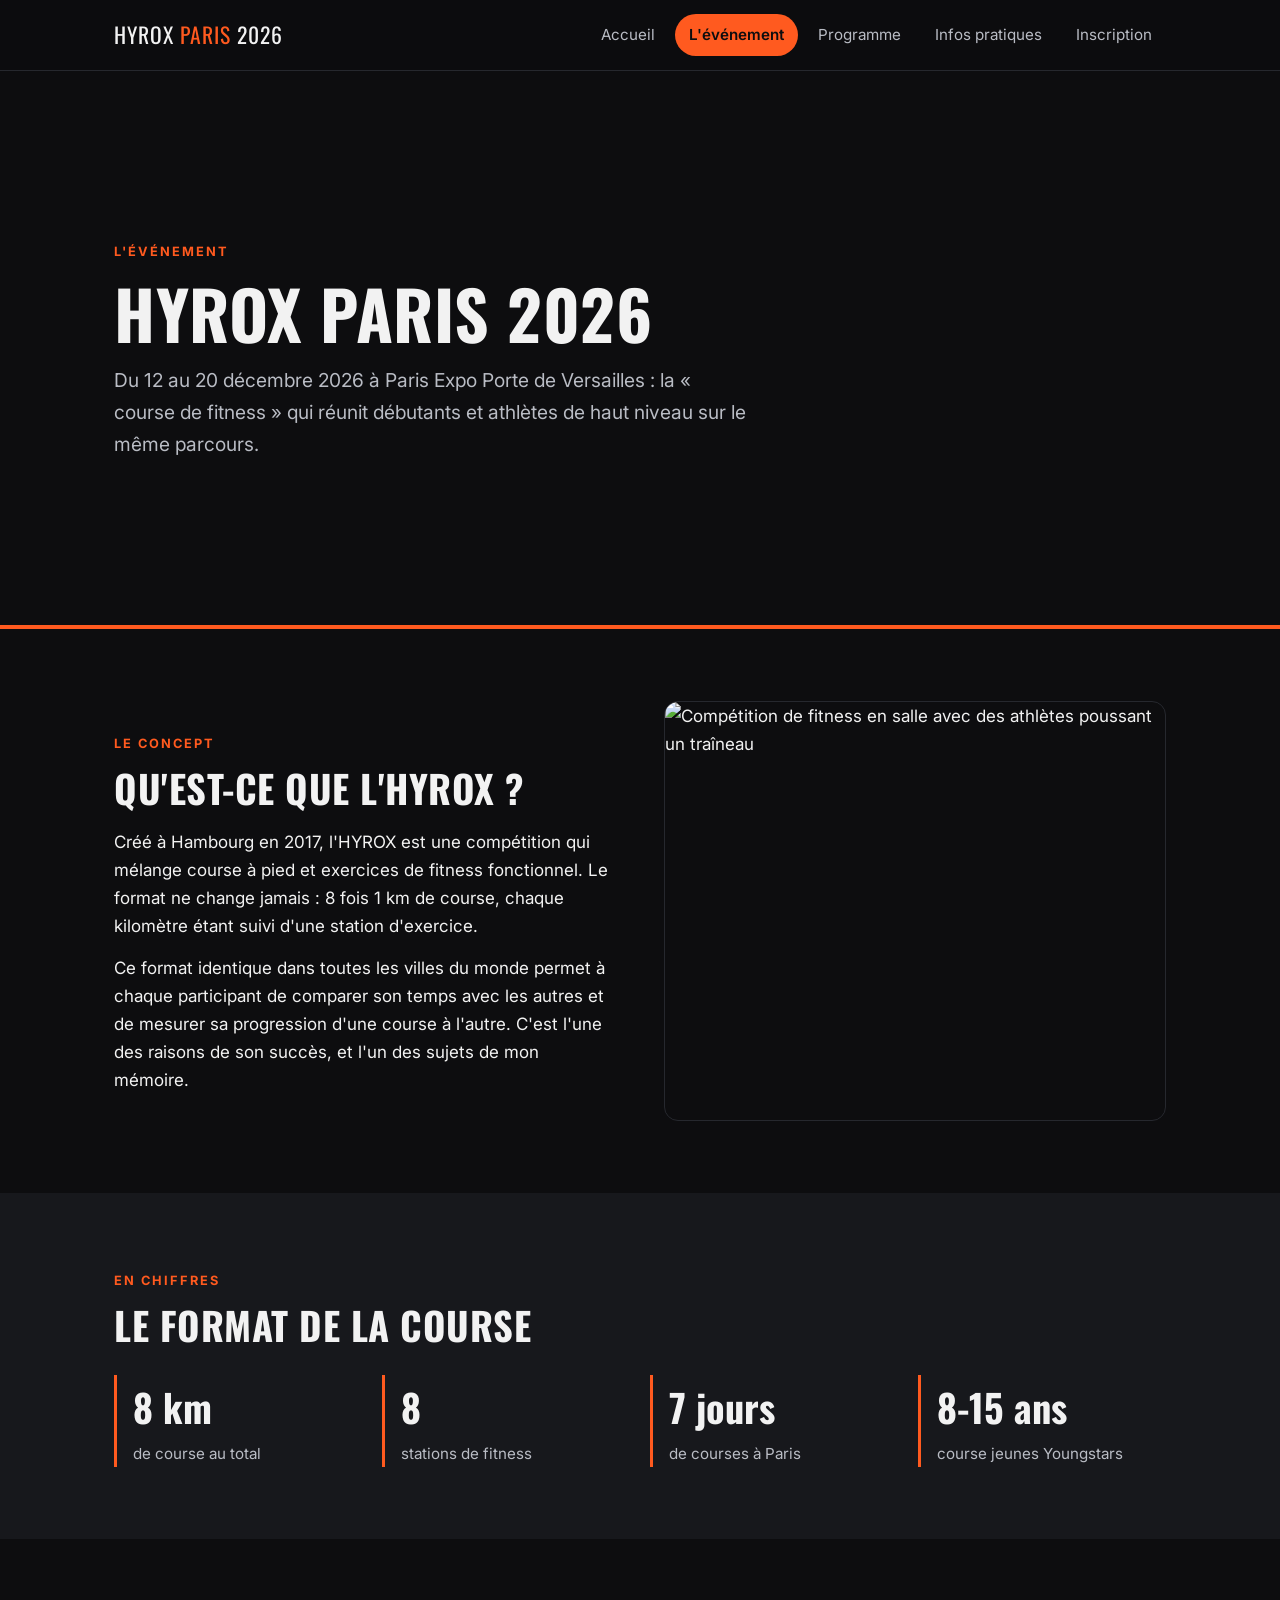
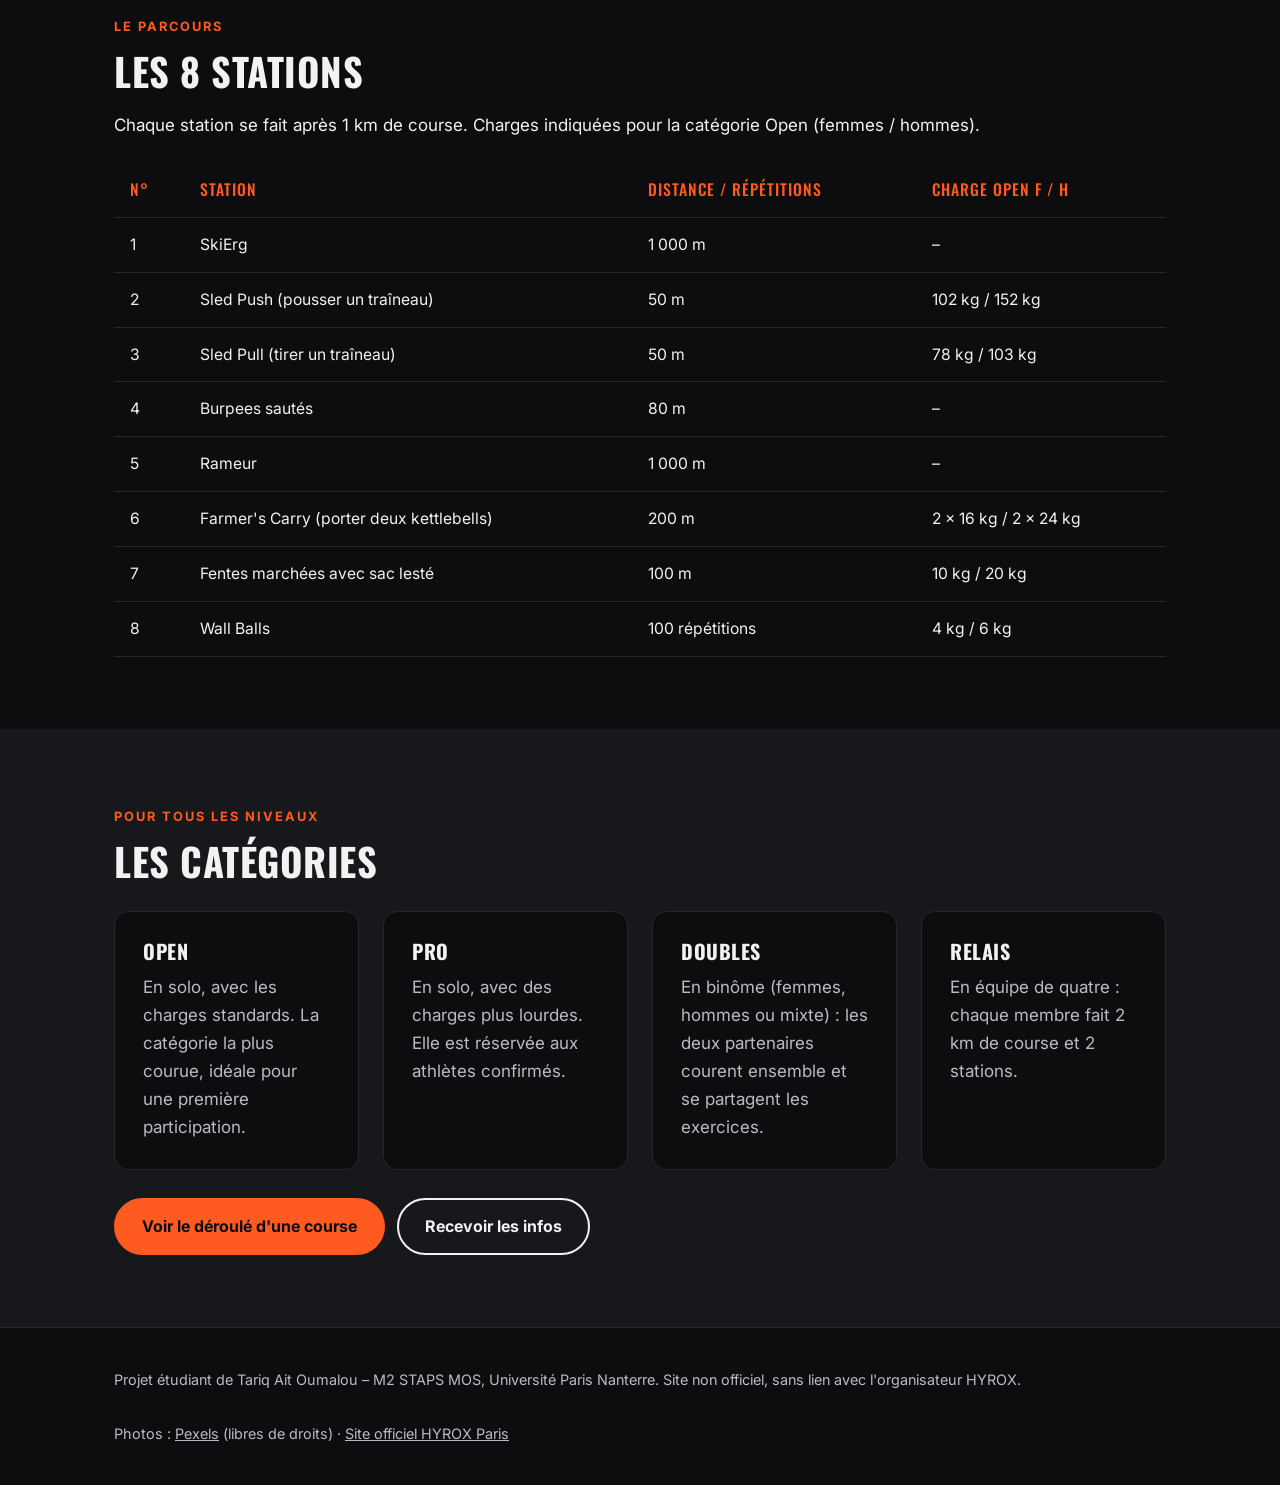
==== evenement.html @ c7ff5c4a "Add files via upload" ====
<!DOCTYPE html>
<html lang="fr">
<head>
  <meta charset="UTF-8">
  <meta name="viewport" content="width=device-width, initial-scale=1">
  <title>L'événement | HYROX Paris 2026 – Projet Tariq Ait Oumalou</title>
  <meta name="description" content="Présentation de l'HYROX Paris 2026 : concept, format de 8 km de course et 8 stations, catégories.">
  <link rel="preconnect" href="https://fonts.googleapis.com">
  <link rel="preconnect" href="https://fonts.gstatic.com" crossorigin>
  <link href="https://fonts.googleapis.com/css2?family=Inter:wght@400;600;700&family=Oswald:wght@500;600&display=swap" rel="stylesheet">
  <link rel="stylesheet" href="style.css">
</head>
<body>
  <header class="entete">
    <div class="conteneur">
      <a class="logo" href="index.html">HYROX <span>Paris</span> 2026</a>
      <nav aria-label="Menu principal">
        <ul class="menu">
        <li><a href="index.html">Accueil</a></li>
        <li><a href="evenement.html" class="actif" aria-current="page">L'événement</a></li>
        <li><a href="programme.html">Programme</a></li>
        <li><a href="infos.html">Infos pratiques</a></li>
        <li><a href="inscription.html">Inscription</a></li>
        </ul>
      </nav>
    </div>
  </header>

  <main>
    <section class="bandeau bandeau-evenement">
      <div class="conteneur">
        <span class="etiquette">L'événement</span>
        <h1>HYROX Paris 2026</h1>
        <p class="sous-titre">Du 12 au 20 décembre 2026 à Paris Expo Porte de Versailles : la « course de fitness » qui réunit débutants et athlètes de haut niveau sur le même parcours.</p>
      </div>
    </section>

    <section class="section">
      <div class="conteneur deux-colonnes">
        <div>
          <span class="etiquette">Le concept</span>
          <h2>Qu'est-ce que l'HYROX ?</h2>
          <p>Créé à Hambourg en 2017, l'HYROX est une compétition qui mélange course à pied et exercices de fitness fonctionnel. Le format ne change jamais : 8 fois 1 km de course, chaque kilomètre étant suivi d'une station d'exercice.</p>
          <p>Ce format identique dans toutes les villes du monde permet à chaque participant de comparer son temps avec les autres et de mesurer sa progression d'une course à l'autre. C'est l'une des raisons de son succès, et l'un des sujets de mon mémoire.</p>
        </div>
        <img class="photo" src="images/hero.jpg" alt="Compétition de fitness en salle avec des athlètes poussant un traîneau">
      </div>
    </section>

    <section class="section section-claire">
      <div class="conteneur">
        <span class="etiquette">En chiffres</span>
        <h2>Le format de la course</h2>
        <div class="chiffres">
          <div class="chiffre"><strong>8 km</strong><span>de course au total</span></div>
          <div class="chiffre"><strong>8</strong><span>stations de fitness</span></div>
          <div class="chiffre"><strong>7 jours</strong><span>de courses à Paris</span></div>
          <div class="chiffre"><strong>8-15 ans</strong><span>course jeunes Youngstars</span></div>
        </div>
      </div>
    </section>

    <section class="section">
      <div class="conteneur">
        <span class="etiquette">Le parcours</span>
        <h2>Les 8 stations</h2>
        <p>Chaque station se fait après 1 km de course. Charges indiquées pour la catégorie Open (femmes / hommes).</p>
        <div class="tableau-scroll">
          <table class="tableau">
            <thead>
              <tr><th>N°</th><th>Station</th><th>Distance / répétitions</th><th>Charge Open F / H</th></tr>
            </thead>
            <tbody>
              <tr><td>1</td><td>SkiErg</td><td>1 000 m</td><td>–</td></tr>
              <tr><td>2</td><td>Sled Push (pousser un traîneau)</td><td>50 m</td><td>102 kg / 152 kg</td></tr>
              <tr><td>3</td><td>Sled Pull (tirer un traîneau)</td><td>50 m</td><td>78 kg / 103 kg</td></tr>
              <tr><td>4</td><td>Burpees sautés</td><td>80 m</td><td>–</td></tr>
              <tr><td>5</td><td>Rameur</td><td>1 000 m</td><td>–</td></tr>
              <tr><td>6</td><td>Farmer's Carry (porter deux kettlebells)</td><td>200 m</td><td>2 × 16 kg / 2 × 24 kg</td></tr>
              <tr><td>7</td><td>Fentes marchées avec sac lesté</td><td>100 m</td><td>10 kg / 20 kg</td></tr>
              <tr><td>8</td><td>Wall Balls</td><td>100 répétitions</td><td>4 kg / 6 kg</td></tr>
            </tbody>
          </table>
        </div>
      </div>
    </section>

    <section class="section section-claire">
      <div class="conteneur">
        <span class="etiquette">Pour tous les niveaux</span>
        <h2>Les catégories</h2>
        <div class="grille grille-4">
          <div class="carte"><h3>Open</h3><p>En solo, avec les charges standards. La catégorie la plus courue, idéale pour une première participation.</p></div>
          <div class="carte"><h3>Pro</h3><p>En solo, avec des charges plus lourdes. Elle est réservée aux athlètes confirmés.</p></div>
          <div class="carte"><h3>Doubles</h3><p>En binôme (femmes, hommes ou mixte) : les deux partenaires courent ensemble et se partagent les exercices.</p></div>
          <div class="carte"><h3>Relais</h3><p>En équipe de quatre : chaque membre fait 2 km de course et 2 stations.</p></div>
        </div>
        <div class="boutons">
          <a class="bouton" href="programme.html">Voir le déroulé d'une course</a>
          <a class="bouton bouton-contour" href="inscription.html">Recevoir les infos</a>
        </div>
      </div>
    </section>

  </main>

  <footer class="pied">
    <div class="conteneur">
      <p>Projet étudiant de Tariq Ait Oumalou – M2 STAPS MOS, Université Paris Nanterre. Site non officiel, sans lien avec l'organisateur HYROX.</p>
      <p>Photos : <a href="https://www.pexels.com/fr-fr/" target="_blank" rel="noopener">Pexels</a> (libres de droits) · <a href="https://france.hyrox.com/event/hyrox-paris-season-26-27-hfkuj6" target="_blank" rel="noopener">Site officiel HYROX Paris</a></p>
    </div>
  </footer>
</body>
</html>
---- style.css ----
/* ==========================================================
   HYROX Paris 2026 – Projet de site statique (M2 STAPS MOS)
   Feuille de style unique du site
   ========================================================== */

:root {
  --noir: #0d0d0f;
  --gris-fonce: #17181c;
  --gris: #26282e;
  --texte: #f2f2f2;
  --texte-doux: #b9bcc4;
  --accent: #ff5a1f;
  --accent-clair: #ff7a47;
  --rayon: 14px;
  --largeur: 1100px;
}

* { box-sizing: border-box; margin: 0; padding: 0; }

html { scroll-behavior: smooth; }

body {
  font-family: "Inter", Arial, sans-serif;
  background: var(--noir);
  color: var(--texte);
  line-height: 1.65;
  font-size: 17px;
}

img { max-width: 100%; display: block; }

a { color: var(--accent); }
a:hover { color: var(--accent-clair); }

h1, h2, h3 {
  font-family: "Oswald", Arial, sans-serif;
  text-transform: uppercase;
  line-height: 1.15;
  letter-spacing: 0.5px;
}
h1 { font-size: clamp(2.3rem, 6vw, 4.2rem); }
h2 { font-size: clamp(1.7rem, 3.5vw, 2.4rem); margin-bottom: 18px; }
h3 { font-size: 1.25rem; margin-bottom: 10px; }

p + p { margin-top: 14px; }

.conteneur {
  width: 100%;
  max-width: var(--largeur);
  margin: 0 auto;
  padding: 0 24px;
}

/* ---------- En-tête et menu ---------- */
.entete {
  position: sticky;
  top: 0;
  z-index: 10;
  background: rgba(13, 13, 15, 0.95);
  border-bottom: 1px solid var(--gris);
}
.entete .conteneur {
  display: flex;
  align-items: center;
  justify-content: space-between;
  gap: 20px;
  min-height: 70px;
  flex-wrap: wrap;
}
.logo {
  font-family: "Oswald", Arial, sans-serif;
  font-size: 1.35rem;
  text-transform: uppercase;
  color: var(--texte);
  text-decoration: none;
  letter-spacing: 1px;
}
.logo span { color: var(--accent); }

.menu {
  display: flex;
  flex-wrap: wrap;
  gap: 6px;
  list-style: none;
}
.menu a {
  display: block;
  padding: 8px 14px;
  border-radius: 999px;
  color: var(--texte-doux);
  text-decoration: none;
  font-size: 0.95rem;
}
.menu a:hover { color: var(--texte); background: var(--gris); }
.menu a.actif { color: var(--noir); background: var(--accent); font-weight: 600; }

/* ---------- Bandeau d'ouverture ---------- */
.bandeau {
  position: relative;
  min-height: 62vh;
  display: flex;
  align-items: center;
  background-size: cover;
  background-position: center;
  border-bottom: 4px solid var(--accent);
}
.bandeau::before {
  content: "";
  position: absolute;
  inset: 0;
  background: linear-gradient(90deg, rgba(13,13,15,0.92) 0%, rgba(13,13,15,0.55) 100%);
}
.bandeau .conteneur { position: relative; padding-top: 70px; padding-bottom: 70px; }
.bandeau p.sous-titre { font-size: 1.2rem; color: var(--texte-doux); max-width: 640px; margin-top: 14px; }

.bandeau-accueil { background-image: url("images/course.jpg"); }
.bandeau-evenement { background-image: url("images/hero.jpg"); }
.bandeau-programme { background-image: url("images/sled.jpg"); }
.bandeau-infos { background-image: url("images/paris.jpg"); }
.bandeau-inscription { background-image: url("images/wallball.jpg"); }

.etiquette {
  display: inline-block;
  color: var(--accent);
  font-weight: 700;
  font-size: 0.8rem;
  letter-spacing: 2px;
  text-transform: uppercase;
  margin-bottom: 12px;
}

/* ---------- Sections ---------- */
.section { padding: 72px 0; }
.section-claire { background: var(--gris-fonce); }

.deux-colonnes {
  display: grid;
  grid-template-columns: 1fr 1fr;
  gap: 48px;
  align-items: center;
}

.grille {
  display: grid;
  grid-template-columns: repeat(3, 1fr);
  gap: 24px;
  margin-top: 28px;
}
.grille-4 { grid-template-columns: repeat(4, 1fr); }

.carte {
  background: var(--gris-fonce);
  border: 1px solid var(--gris);
  border-radius: var(--rayon);
  padding: 28px;
}
.section-claire .carte { background: var(--noir); }
.carte .numero {
  font-family: "Oswald", Arial, sans-serif;
  color: var(--accent);
  font-size: 1.6rem;
  display: block;
  margin-bottom: 6px;
}
.carte p { color: var(--texte-doux); }

.photo {
  border-radius: var(--rayon);
  border: 1px solid var(--gris);
  width: 100%;
  height: 420px;
  object-fit: cover;
}

.chiffres {
  display: grid;
  grid-template-columns: repeat(4, 1fr);
  gap: 20px;
  margin-top: 28px;
}
.chiffre {
  border-left: 3px solid var(--accent);
  padding-left: 16px;
}
.chiffre strong {
  display: block;
  font-family: "Oswald", Arial, sans-serif;
  font-size: 2.4rem;
  color: var(--texte);
}
.chiffre span { color: var(--texte-doux); font-size: 0.95rem; }

/* ---------- Tableaux ---------- */
.tableau {
  width: 100%;
  border-collapse: collapse;
  margin-top: 24px;
  font-size: 0.98rem;
}
.tableau th, .tableau td {
  text-align: left;
  padding: 14px 16px;
  border-bottom: 1px solid var(--gris);
}
.tableau th {
  font-family: "Oswald", Arial, sans-serif;
  text-transform: uppercase;
  color: var(--accent);
  font-weight: 500;
  letter-spacing: 1px;
}
.tableau tr:hover td { background: var(--gris-fonce); }
.tableau-scroll { overflow-x: auto; }

/* ---------- Frise du programme ---------- */
.frise { list-style: none; margin-top: 28px; border-left: 3px solid var(--gris); }
.frise li { position: relative; padding: 0 0 28px 30px; }
.frise li::before {
  content: "";
  position: absolute;
  left: -9px;
  top: 6px;
  width: 15px;
  height: 15px;
  border-radius: 50%;
  background: var(--accent);
}
.frise .heure {
  font-family: "Oswald", Arial, sans-serif;
  color: var(--accent);
  font-size: 1.1rem;
}
.frise p { color: var(--texte-doux); }

/* ---------- Listes ---------- */
.liste { list-style: none; margin-top: 16px; }
.liste li { padding: 8px 0 8px 28px; position: relative; color: var(--texte-doux); }
.liste li::before {
  content: "";
  position: absolute;
  left: 0;
  top: 17px;
  width: 12px;
  height: 3px;
  background: var(--accent);
}
.liste strong { color: var(--texte); }

/* ---------- Boutons ---------- */
.boutons { display: flex; flex-wrap: wrap; gap: 12px; margin-top: 28px; }
.bouton {
  display: inline-block;
  padding: 13px 26px;
  border-radius: 999px;
  background: var(--accent);
  color: var(--noir);
  font-weight: 700;
  text-decoration: none;
  border: 2px solid var(--accent);
  cursor: pointer;
  font-size: 1rem;
  font-family: inherit;
}
.bouton:hover { background: var(--accent-clair); color: var(--noir); }
.bouton-contour { background: transparent; color: var(--texte); border-color: var(--texte); }
.bouton-contour:hover { background: var(--texte); color: var(--noir); }

/* ---------- Encadrés ---------- */
.encadre {
  background: rgba(255, 90, 31, 0.1);
  border: 1px solid var(--accent);
  border-radius: var(--rayon);
  padding: 20px 24px;
  margin-top: 28px;
  color: var(--texte);
}

/* ---------- Formulaire ---------- */
.formulaire {
  background: var(--gris-fonce);
  border: 1px solid var(--gris);
  border-radius: var(--rayon);
  padding: 32px;
  display: grid;
  grid-template-columns: 1fr 1fr;
  gap: 20px;
}
.champ { display: flex; flex-direction: column; gap: 8px; }
.champ-large { grid-column: 1 / -1; }
.formulaire label { font-weight: 600; font-size: 0.95rem; }
.formulaire input,
.formulaire select,
.formulaire textarea {
  background: var(--noir);
  border: 1px solid var(--gris);
  border-radius: 10px;
  padding: 13px 14px;
  color: var(--texte);
  font-family: inherit;
  font-size: 1rem;
}
.formulaire input:focus,
.formulaire select:focus,
.formulaire textarea:focus { outline: none; border-color: var(--accent); }
.formulaire textarea { min-height: 120px; resize: vertical; }
.case { flex-direction: row; align-items: flex-start; gap: 10px; }
.case input { margin-top: 5px; accent-color: var(--accent); }
.case label { font-weight: 400; color: var(--texte-doux); }

/* ---------- Pied de page ---------- */
.pied {
  border-top: 1px solid var(--gris);
  padding: 40px 0;
  color: var(--texte-doux);
  font-size: 0.9rem;
}
.pied .conteneur { display: flex; flex-wrap: wrap; justify-content: space-between; gap: 16px; }
.pied a { color: var(--texte-doux); }

/* ---------- Responsive ---------- */
@media (max-width: 860px) {
  .deux-colonnes, .grille, .grille-4, .formulaire { grid-template-columns: 1fr; }
  .chiffres { grid-template-columns: 1fr 1fr; }
  .photo { height: 300px; }
  .section { padding: 52px 0; }
  .entete .conteneur { padding-top: 12px; padding-bottom: 12px; }
}

.titre-formulaire { margin-top: 36px; }
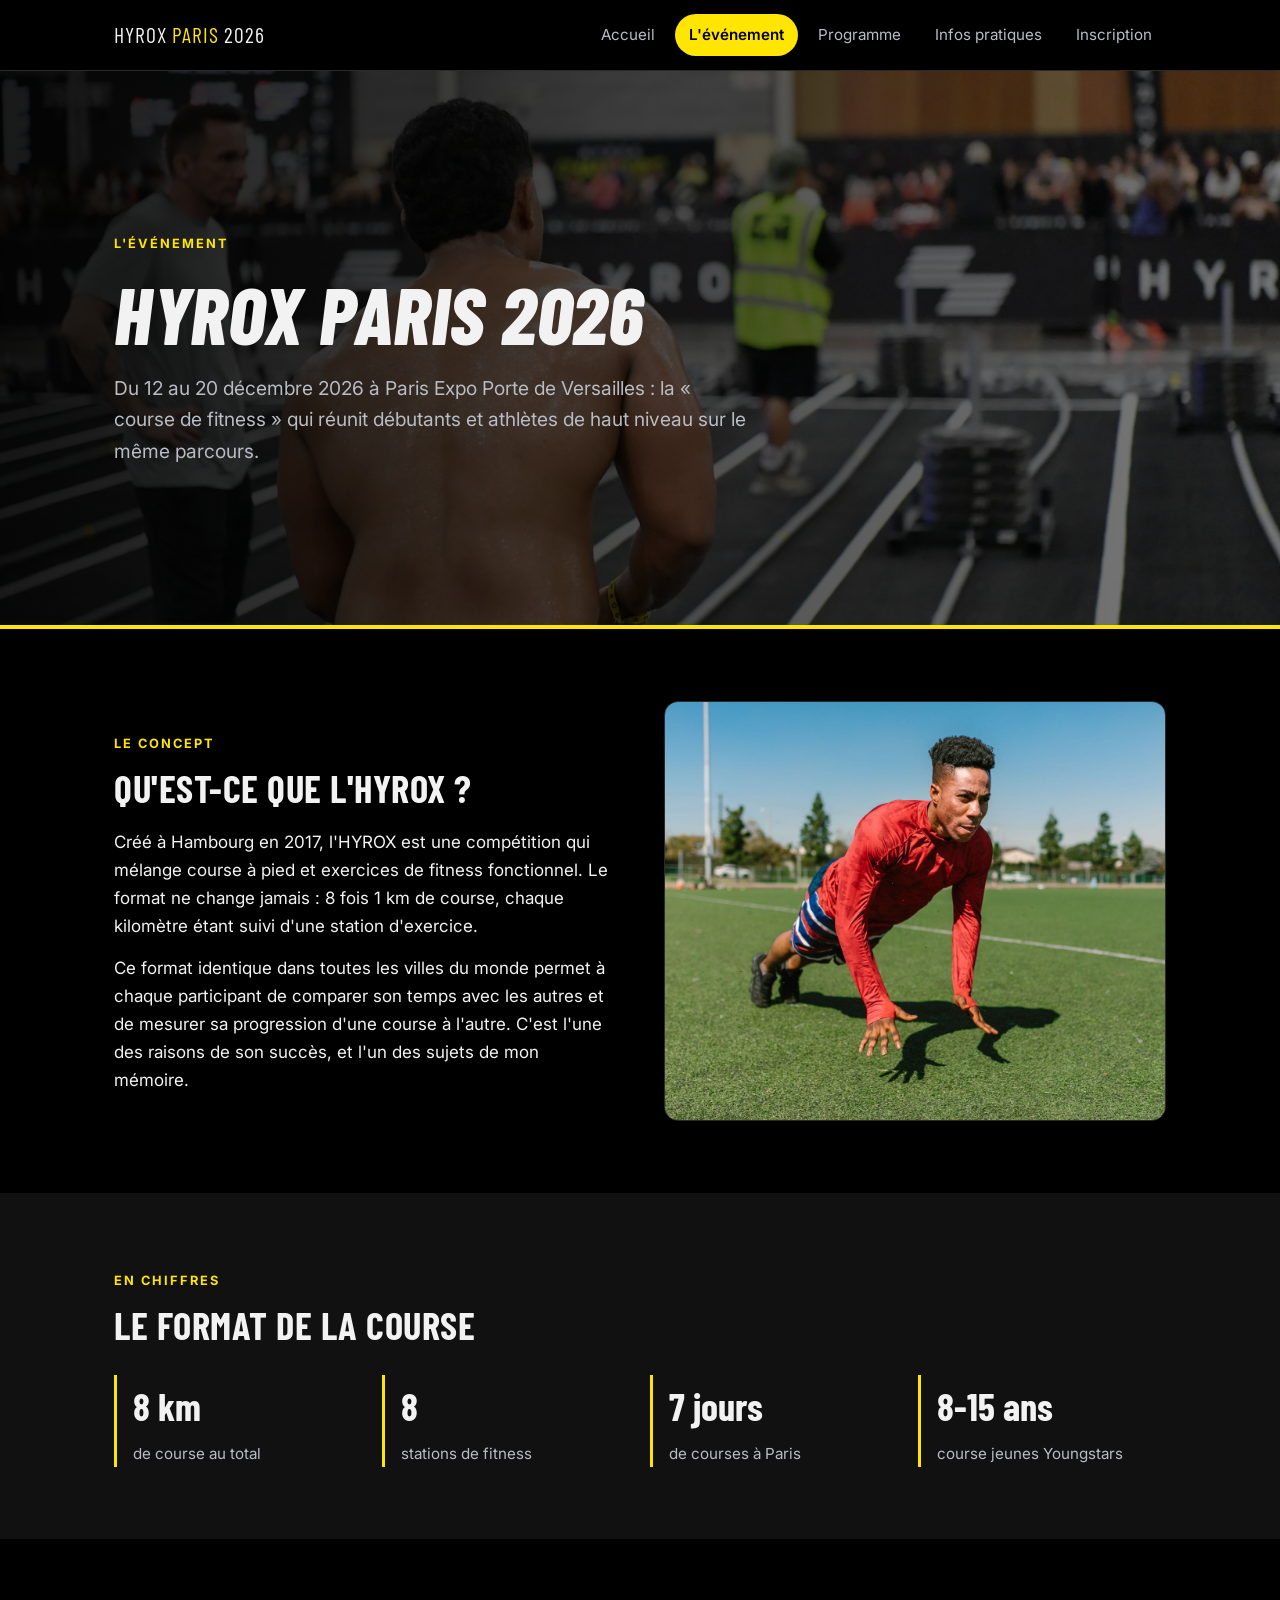
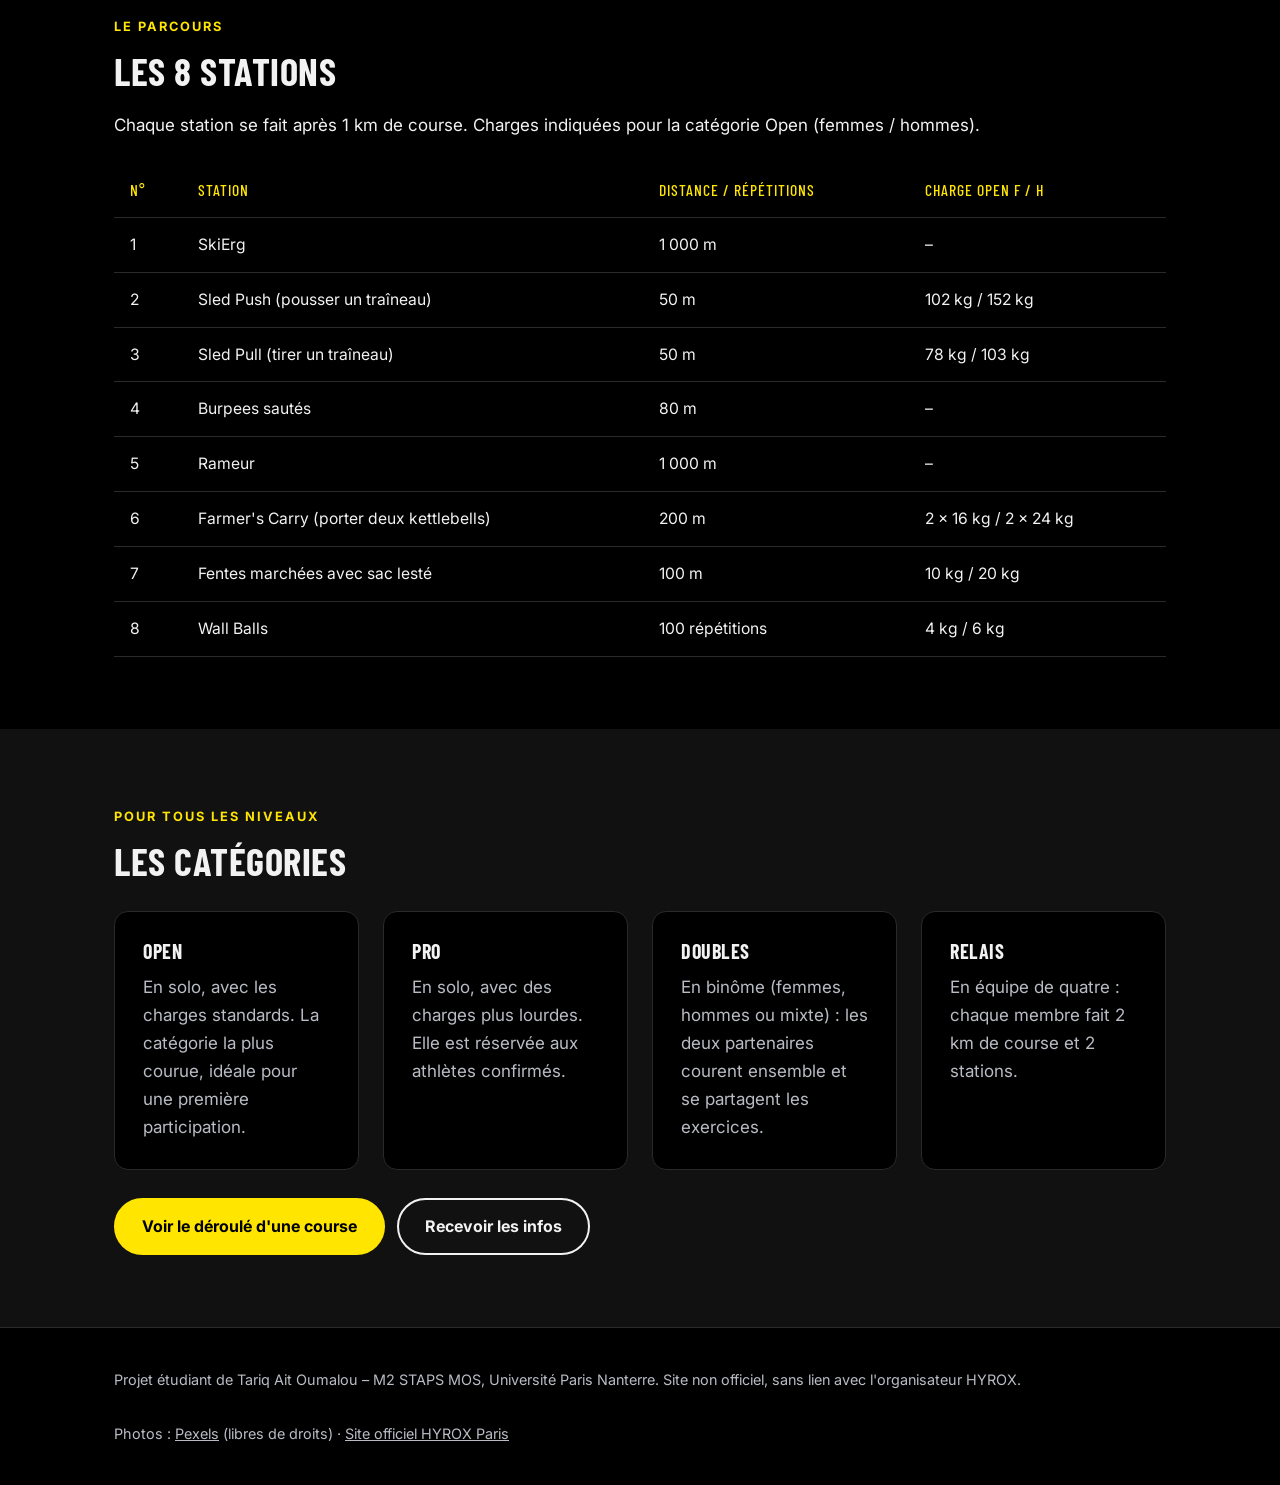
==== commit d32bcf97: "Add files via upload" ====
--- a/evenement.html
+++ b/evenement.html
@@ -7,7 +7,7 @@
   <meta name="description" content="Présentation de l'HYROX Paris 2026 : concept, format de 8 km de course et 8 stations, catégories.">
   <link rel="preconnect" href="https://fonts.googleapis.com">
   <link rel="preconnect" href="https://fonts.gstatic.com" crossorigin>
-  <link href="https://fonts.googleapis.com/css2?family=Inter:wght@400;600;700&family=Oswald:wght@500;600&display=swap" rel="stylesheet">
+  <link href="https://fonts.googleapis.com/css2?family=Inter:wght@400;600;700&family=Barlow+Condensed:ital,wght@0,700;0,800;1,800&display=swap" rel="stylesheet">
   <link rel="stylesheet" href="style.css">
 </head>
 <body>
@@ -43,7 +43,7 @@
           <p>Créé à Hambourg en 2017, l'HYROX est une compétition qui mélange course à pied et exercices de fitness fonctionnel. Le format ne change jamais : 8 fois 1 km de course, chaque kilomètre étant suivi d'une station d'exercice.</p>
           <p>Ce format identique dans toutes les villes du monde permet à chaque participant de comparer son temps avec les autres et de mesurer sa progression d'une course à l'autre. C'est l'une des raisons de son succès, et l'un des sujets de mon mémoire.</p>
         </div>
-        <img class="photo" src="images/hero.jpg" alt="Compétition de fitness en salle avec des athlètes poussant un traîneau">
+        <img class="photo" src="images/burpee.jpg" alt="Athlète enchaînant des burpees, une des huit stations de l'HYROX">
       </div>
     </section>
 
--- a/style.css
+++ b/style.css
@@ -1,16 +1,17 @@
 /* ==========================================================
+   Charte inspirée des couleurs HYROX (noir / jaune), sans logo officiel
    HYROX Paris 2026 – Projet de site statique (M2 STAPS MOS)
    Feuille de style unique du site
    ========================================================== */
 
 :root {
-  --noir: #0d0d0f;
-  --gris-fonce: #17181c;
-  --gris: #26282e;
+  --noir: #000000;
+  --gris-fonce: #111111;
+  --gris: #2a2a2a;
   --texte: #f2f2f2;
   --texte-doux: #b9bcc4;
-  --accent: #ff5a1f;
-  --accent-clair: #ff7a47;
+  --accent: #ffe500;
+  --accent-clair: #fff066;
   --rayon: 14px;
   --largeur: 1100px;
 }
@@ -33,12 +34,13 @@
 a:hover { color: var(--accent-clair); }
 
 h1, h2, h3 {
-  font-family: "Oswald", Arial, sans-serif;
+  font-family: "Barlow Condensed", Arial, sans-serif;
   text-transform: uppercase;
   line-height: 1.15;
   letter-spacing: 0.5px;
-}
-h1 { font-size: clamp(2.3rem, 6vw, 4.2rem); }
+  font-weight: 700;
+}
+h1 { font-size: clamp(2.6rem, 7vw, 5rem); font-weight: 800; font-style: italic; }
 h2 { font-size: clamp(1.7rem, 3.5vw, 2.4rem); margin-bottom: 18px; }
 h3 { font-size: 1.25rem; margin-bottom: 10px; }
 
@@ -56,7 +58,7 @@
   position: sticky;
   top: 0;
   z-index: 10;
-  background: rgba(13, 13, 15, 0.95);
+  background: rgba(0, 0, 0, 0.95);
   border-bottom: 1px solid var(--gris);
 }
 .entete .conteneur {
@@ -68,7 +70,7 @@
   flex-wrap: wrap;
 }
 .logo {
-  font-family: "Oswald", Arial, sans-serif;
+  font-family: "Barlow Condensed", Arial, sans-serif;
   font-size: 1.35rem;
   text-transform: uppercase;
   color: var(--texte);
@@ -108,7 +110,7 @@
   content: "";
   position: absolute;
   inset: 0;
-  background: linear-gradient(90deg, rgba(13,13,15,0.92) 0%, rgba(13,13,15,0.55) 100%);
+  background: linear-gradient(90deg, rgba(0,0,0,0.9) 0%, rgba(0,0,0,0.5) 100%);
 }
 .bandeau .conteneur { position: relative; padding-top: 70px; padding-bottom: 70px; }
 .bandeau p.sous-titre { font-size: 1.2rem; color: var(--texte-doux); max-width: 640px; margin-top: 14px; }
@@ -156,7 +158,7 @@
 }
 .section-claire .carte { background: var(--noir); }
 .carte .numero {
-  font-family: "Oswald", Arial, sans-serif;
+  font-family: "Barlow Condensed", Arial, sans-serif;
   color: var(--accent);
   font-size: 1.6rem;
   display: block;
@@ -184,7 +186,7 @@
 }
 .chiffre strong {
   display: block;
-  font-family: "Oswald", Arial, sans-serif;
+  font-family: "Barlow Condensed", Arial, sans-serif;
   font-size: 2.4rem;
   color: var(--texte);
 }
@@ -203,7 +205,7 @@
   border-bottom: 1px solid var(--gris);
 }
 .tableau th {
-  font-family: "Oswald", Arial, sans-serif;
+  font-family: "Barlow Condensed", Arial, sans-serif;
   text-transform: uppercase;
   color: var(--accent);
   font-weight: 500;
@@ -226,7 +228,7 @@
   background: var(--accent);
 }
 .frise .heure {
-  font-family: "Oswald", Arial, sans-serif;
+  font-family: "Barlow Condensed", Arial, sans-serif;
   color: var(--accent);
   font-size: 1.1rem;
 }
@@ -267,7 +269,7 @@
 
 /* ---------- Encadrés ---------- */
 .encadre {
-  background: rgba(255, 90, 31, 0.1);
+  background: rgba(255, 229, 0, 0.08);
   border: 1px solid var(--accent);
   border-radius: var(--rayon);
   padding: 20px 24px;
